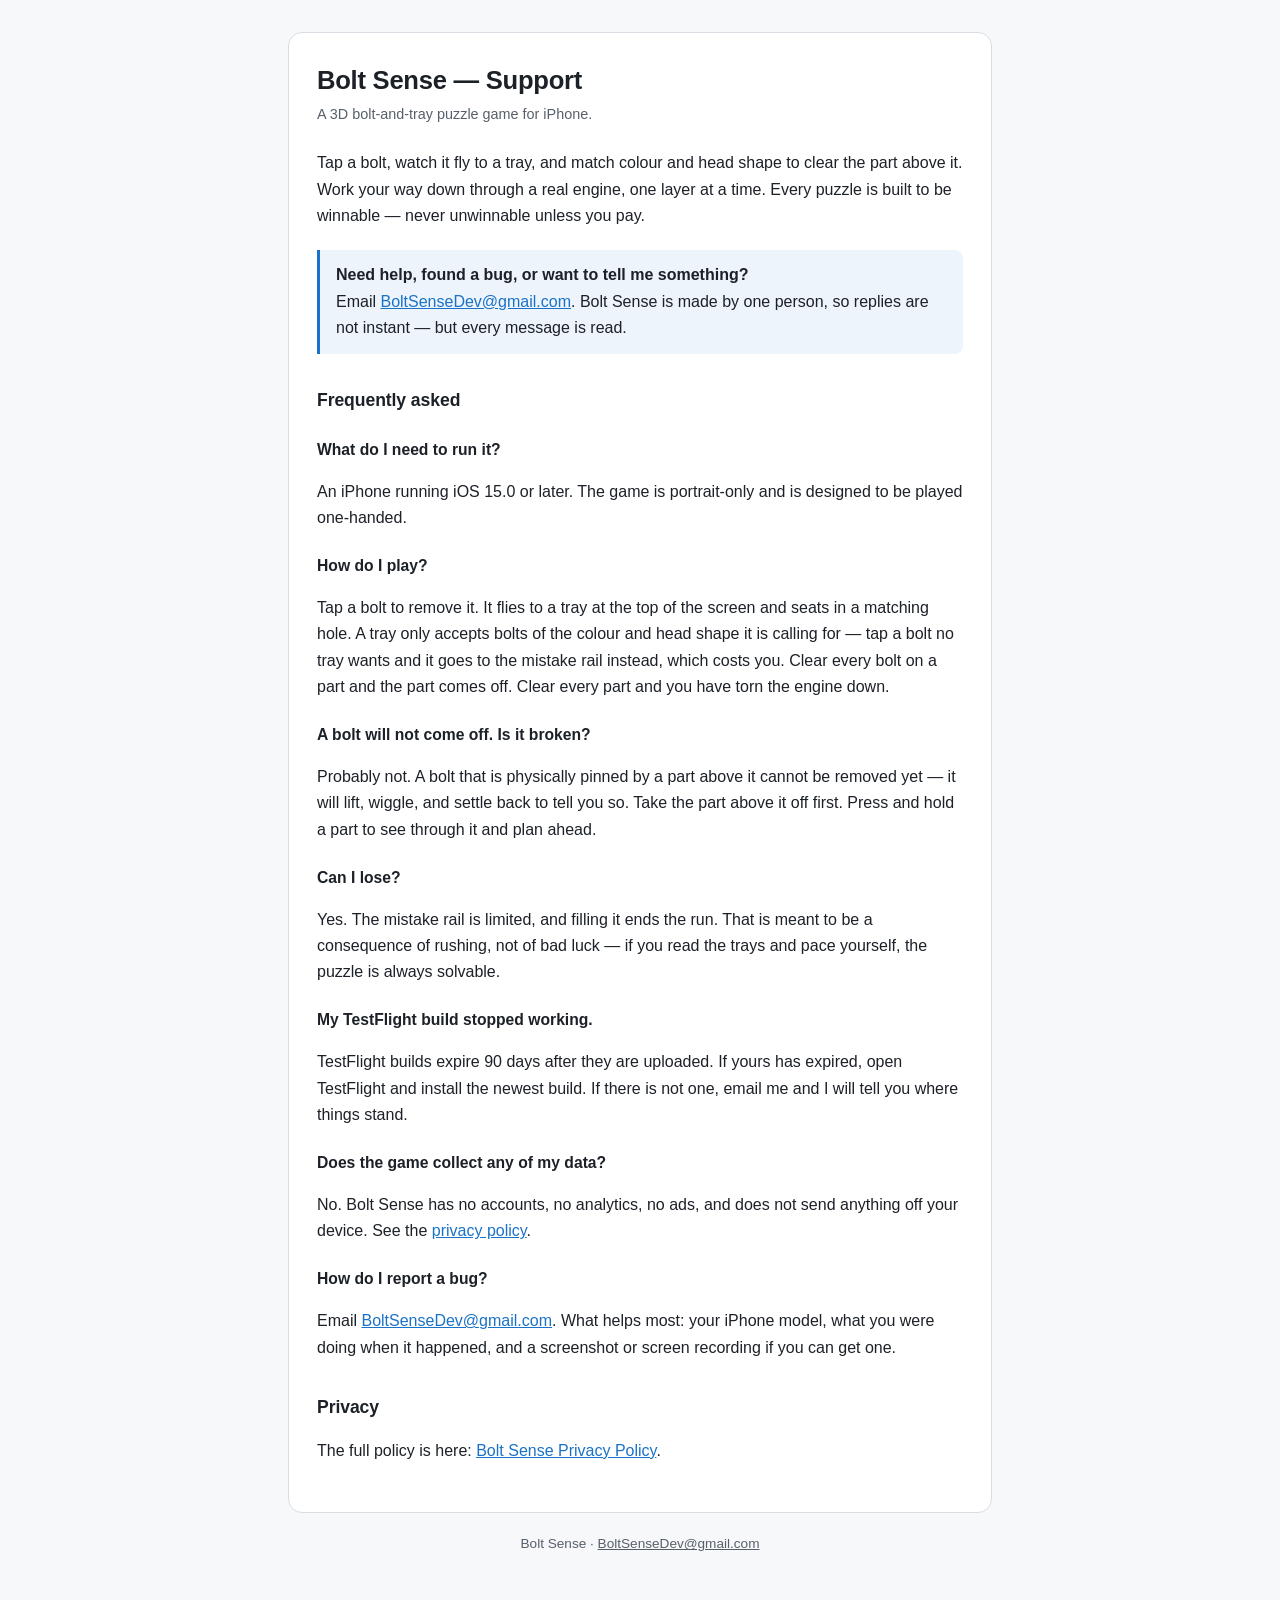
==== index.html @ dc875992 "Add privacy policy and support pages for Bolt Sense" ====
<!doctype html>
<html lang="en">
<head>
<meta charset="utf-8">
<meta name="viewport" content="width=device-width, initial-scale=1">
<title>Bolt Sense — Support</title>
<link rel="stylesheet" href="style.css">
</head>
<body>
<main>

<h1>Bolt Sense — Support</h1>
<p class="sub">A 3D bolt-and-tray puzzle game for iPhone.</p>

<p>Tap a bolt, watch it fly to a tray, and match colour and head shape to clear
the part above it. Work your way down through a real engine, one layer at a
time. Every puzzle is built to be winnable — never unwinnable unless you pay.</p>

<div class="note">
  <strong>Need help, found a bug, or want to tell me something?</strong><br>
  Email <a href="mailto:BoltSenseDev@gmail.com">BoltSenseDev@gmail.com</a>.
  Bolt Sense is made by one person, so replies are not instant — but every
  message is read.
</div>

<h2>Frequently asked</h2>

<h3>What do I need to run it?</h3>
<p>An iPhone running iOS 15.0 or later. The game is portrait-only and is
designed to be played one-handed.</p>

<h3>How do I play?</h3>
<p>Tap a bolt to remove it. It flies to a tray at the top of the screen and
seats in a matching hole. A tray only accepts bolts of the colour and head shape
it is calling for — tap a bolt no tray wants and it goes to the mistake rail
instead, which costs you. Clear every bolt on a part and the part comes off.
Clear every part and you have torn the engine down.</p>

<h3>A bolt will not come off. Is it broken?</h3>
<p>Probably not. A bolt that is physically pinned by a part above it cannot be
removed yet — it will lift, wiggle, and settle back to tell you so. Take the part
above it off first. Press and hold a part to see through it and plan ahead.</p>

<h3>Can I lose?</h3>
<p>Yes. The mistake rail is limited, and filling it ends the run. That is meant
to be a consequence of rushing, not of bad luck — if you read the trays and pace
yourself, the puzzle is always solvable.</p>

<h3>My TestFlight build stopped working.</h3>
<p>TestFlight builds expire 90 days after they are uploaded. If yours has
expired, open TestFlight and install the newest build. If there is not one, email
me and I will tell you where things stand.</p>

<h3>Does the game collect any of my data?</h3>
<p>No. Bolt Sense has no accounts, no analytics, no ads, and does not send
anything off your device. See the <a href="privacy.html">privacy policy</a>.</p>

<h3>How do I report a bug?</h3>
<p>Email <a href="mailto:BoltSenseDev@gmail.com">BoltSenseDev@gmail.com</a>. What
helps most: your iPhone model, what you were doing when it happened, and a
screenshot or screen recording if you can get one.</p>

<h2>Privacy</h2>
<p>The full policy is here: <a href="privacy.html">Bolt Sense Privacy Policy</a>.</p>

</main>
<footer>Bolt Sense &middot; <a href="mailto:BoltSenseDev@gmail.com">BoltSenseDev@gmail.com</a></footer>
</body>
</html>
---- style.css ----
:root {
  --bg: #f7f8fa;
  --card: #ffffff;
  --ink: #1c2128;
  --muted: #57606a;
  --line: #d8dee4;
  --accent: #1A72C8;
}
@media (prefers-color-scheme: dark) {
  :root {
    --bg: #0f1216;
    --card: #171b21;
    --ink: #e6edf3;
    --muted: #9aa4b0;
    --line: #2a313a;
    --accent: #58a6ff;
  }
}
* { box-sizing: border-box; }
html { -webkit-text-size-adjust: 100%; }
body {
  margin: 0;
  padding: 2rem 1.25rem 4rem;
  background: var(--bg);
  color: var(--ink);
  font: 16px/1.65 -apple-system, BlinkMacSystemFont, "Segoe UI", Roboto, Helvetica, Arial, sans-serif;
}
main {
  max-width: 44rem;
  margin: 0 auto;
  background: var(--card);
  border: 1px solid var(--line);
  border-radius: 14px;
  padding: 2rem 1.75rem;
}
h1 { font-size: 1.6rem; line-height: 1.25; margin: 0 0 .35rem; letter-spacing: -.01em; }
h2 { font-size: 1.1rem; margin: 2rem 0 .5rem; letter-spacing: -.005em; }
h3 { font-size: .98rem; margin: 1.35rem 0 .3rem; }
p, li { color: var(--ink); }
ul { padding-left: 1.25rem; }
li { margin: .3rem 0; }
a { color: var(--accent); }
.sub { color: var(--muted); font-size: .9rem; margin: 0 0 1.5rem; }
.note {
  border-left: 3px solid var(--accent);
  background: color-mix(in srgb, var(--accent) 8%, transparent);
  padding: .8rem 1rem;
  border-radius: 0 8px 8px 0;
  margin: 1.25rem 0;
}
footer {
  max-width: 44rem;
  margin: 1.25rem auto 0;
  color: var(--muted);
  font-size: .85rem;
  text-align: center;
}
footer a { color: var(--muted); }
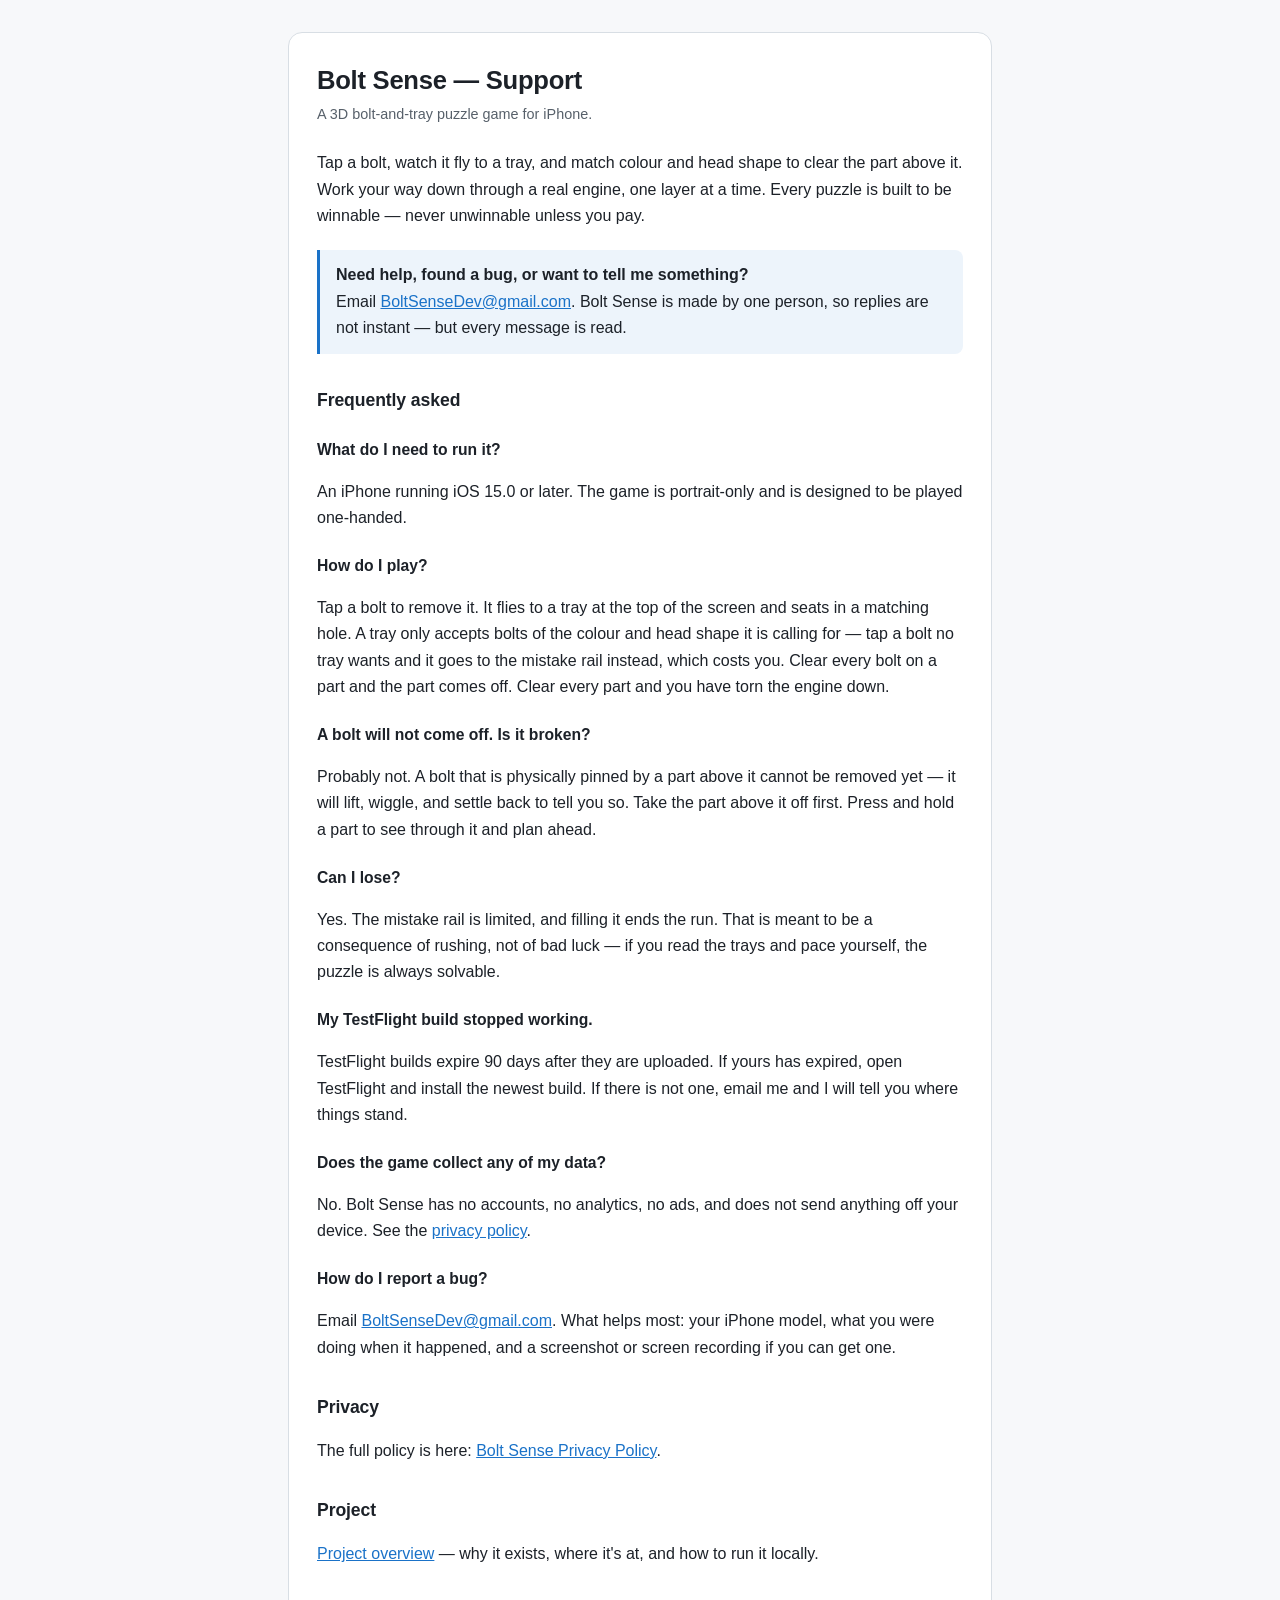
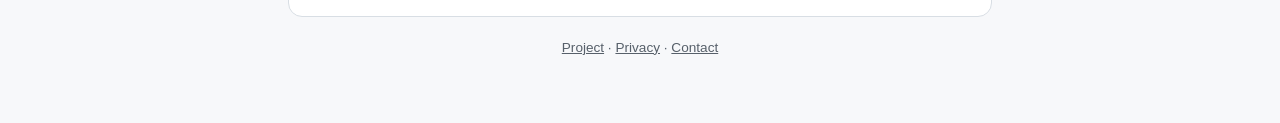
==== commit 25b0cb33: "Add project page with README content" ====
--- a/index.html
+++ b/index.html
@@ -63,7 +63,10 @@
 <h2>Privacy</h2>
 <p>The full policy is here: <a href="privacy.html">Bolt Sense Privacy Policy</a>.</p>
 
+<h2>Project</h2>
+<p><a href="readme.html">Project overview</a> — why it exists, where it's at, and how to run it locally.</p>
+
 </main>
-<footer>Bolt Sense &middot; <a href="mailto:BoltSenseDev@gmail.com">BoltSenseDev@gmail.com</a></footer>
+<footer><a href="readme.html">Project</a> &middot; <a href="privacy.html">Privacy</a> &middot; <a href="mailto:BoltSenseDev@gmail.com">Contact</a></footer>
 </body>
 </html>
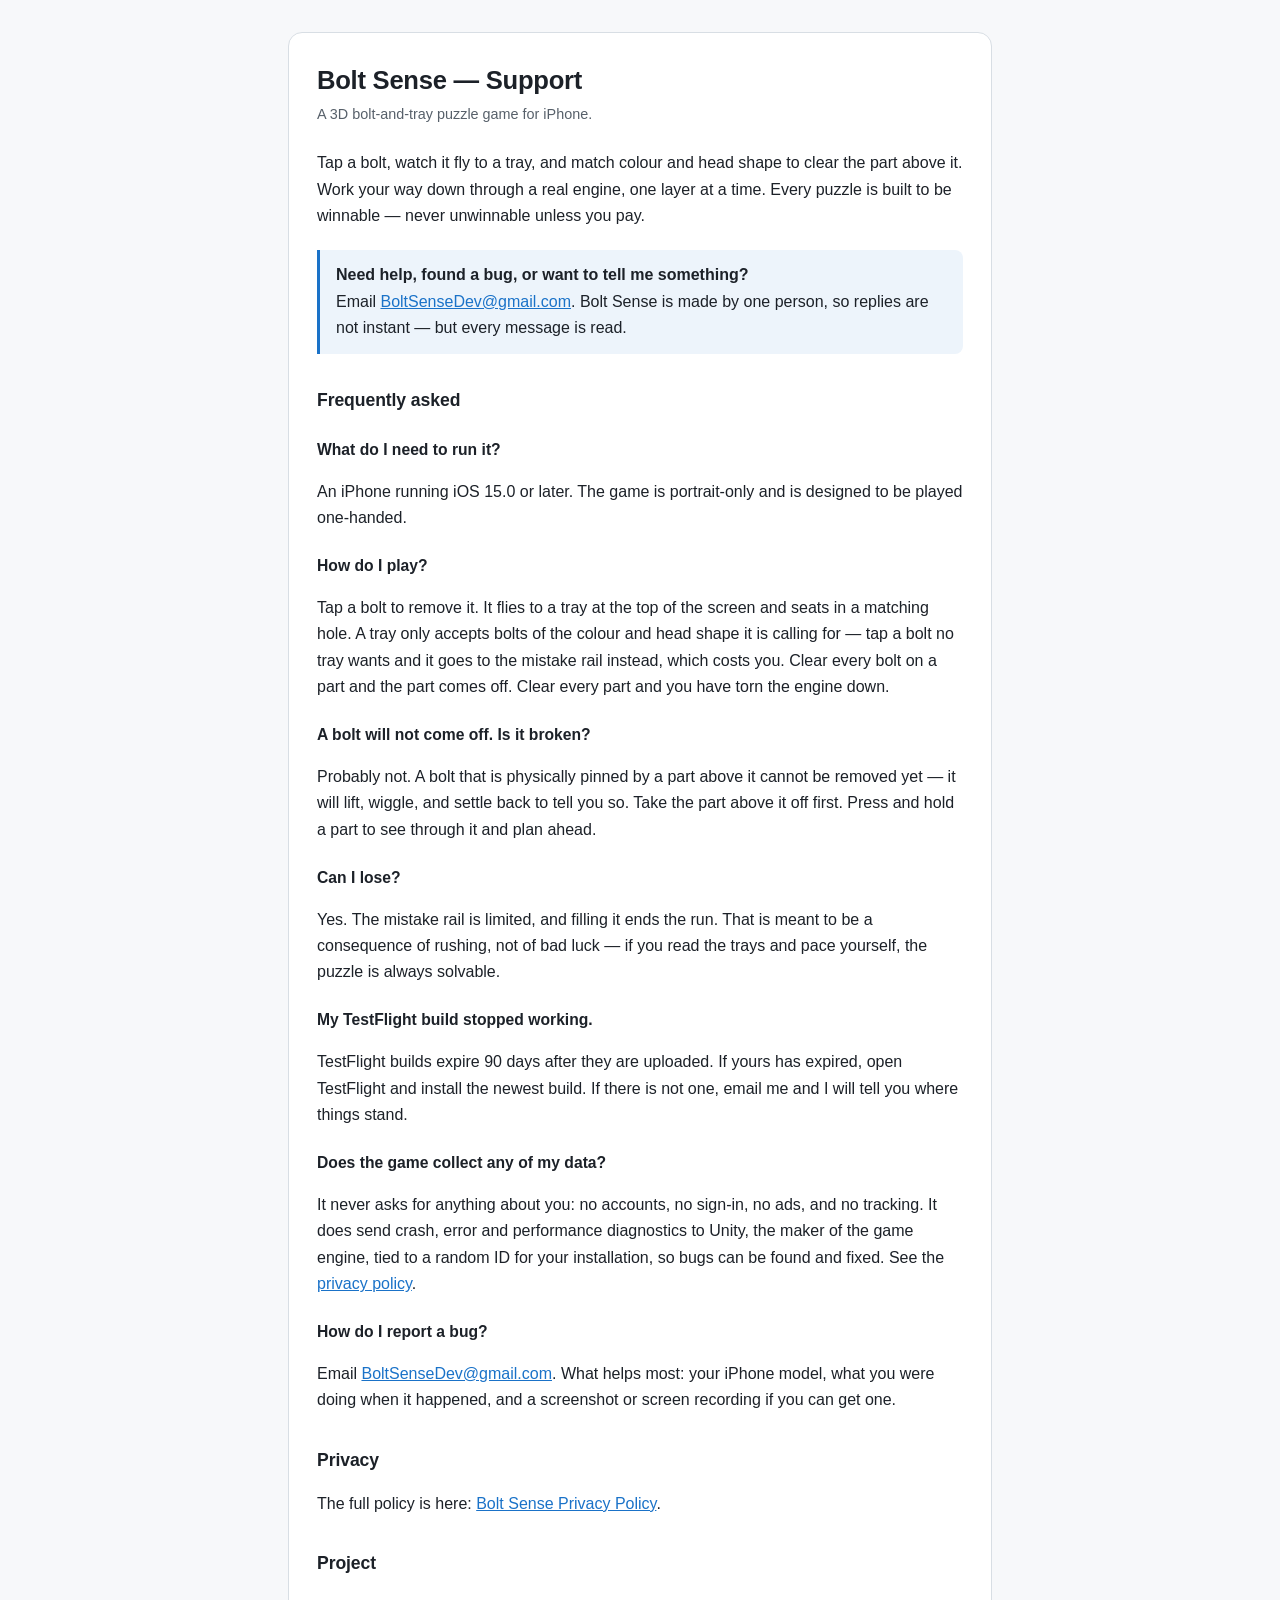
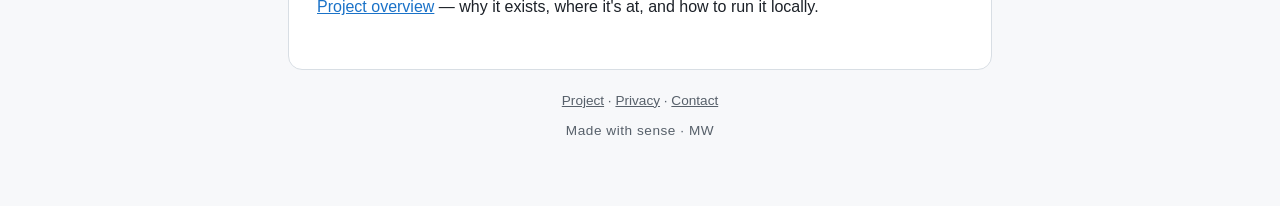
==== commit 22a9df22: "Footer: sign every page with the studio maker's mark Made with sense · MW, under the existing links " ====
--- a/index.html
+++ b/index.html
@@ -52,8 +52,10 @@
 me and I will tell you where things stand.</p>
 
 <h3>Does the game collect any of my data?</h3>
-<p>No. Bolt Sense has no accounts, no analytics, no ads, and does not send
-anything off your device. See the <a href="privacy.html">privacy policy</a>.</p>
+<p>It never asks for anything about you: no accounts, no sign-in, no ads, and no
+tracking. It does send crash, error and performance diagnostics to Unity, the maker
+of the game engine, tied to a random ID for your installation, so bugs can be found and
+fixed. See the <a href="privacy.html">privacy policy</a>.</p>
 
 <h3>How do I report a bug?</h3>
 <p>Email <a href="mailto:BoltSenseDev@gmail.com">BoltSenseDev@gmail.com</a>. What
@@ -67,6 +69,6 @@
 <p><a href="readme.html">Project overview</a> — why it exists, where it's at, and how to run it locally.</p>
 
 </main>
-<footer><a href="readme.html">Project</a> &middot; <a href="privacy.html">Privacy</a> &middot; <a href="mailto:BoltSenseDev@gmail.com">Contact</a></footer>
+<footer><div><a href="readme.html">Project</a> &middot; <a href="privacy.html">Privacy</a> &middot; <a href="mailto:BoltSenseDev@gmail.com">Contact</a></div><div class="signature">Made with sense &middot; MW</div></footer>
 </body>
 </html>
--- a/style.css
+++ b/style.css
@@ -56,3 +56,40 @@
   text-align: center;
 }
 footer a { color: var(--muted); }
+footer .signature { margin-top: .5rem; letter-spacing: .04em; }
+
+/* ---- media on the project page ---- */
+
+/* The GIF is 340px wide natively. It was being stretched to 400px, which is an
+   upscale and reads soft. Cap it at its own resolution and never above. */
+.shot-hero {
+  display: block;
+  width: 100%;
+  max-width: 340px;
+  margin: 2rem auto;
+  border-radius: 10px;
+  border: 1px solid var(--line);
+  box-shadow: 0 2px 10px rgba(0, 0, 0, .10);
+}
+
+/* Phone captures are ~1:2.17, so three across gets tall and thin fast. Grid with
+   auto-fit lets them drop to two-up and then one-up on narrow screens instead of
+   shrinking into slivers. */
+.shots {
+  display: grid;
+  grid-template-columns: repeat(auto-fit, minmax(160px, 1fr));
+  gap: 1rem;
+  margin: 2rem 0;
+  justify-items: center;
+}
+.shots img {
+  width: 100%;
+  max-width: 220px;
+  height: auto;
+  border-radius: 10px;
+  /* The captures have a near-white background that dissolves into the light
+     theme's card. The border is what keeps them reading as screens. */
+  border: 1px solid var(--line);
+  box-shadow: 0 2px 10px rgba(0, 0, 0, .10);
+}
+.shots figure { margin: 0; display: contents; }
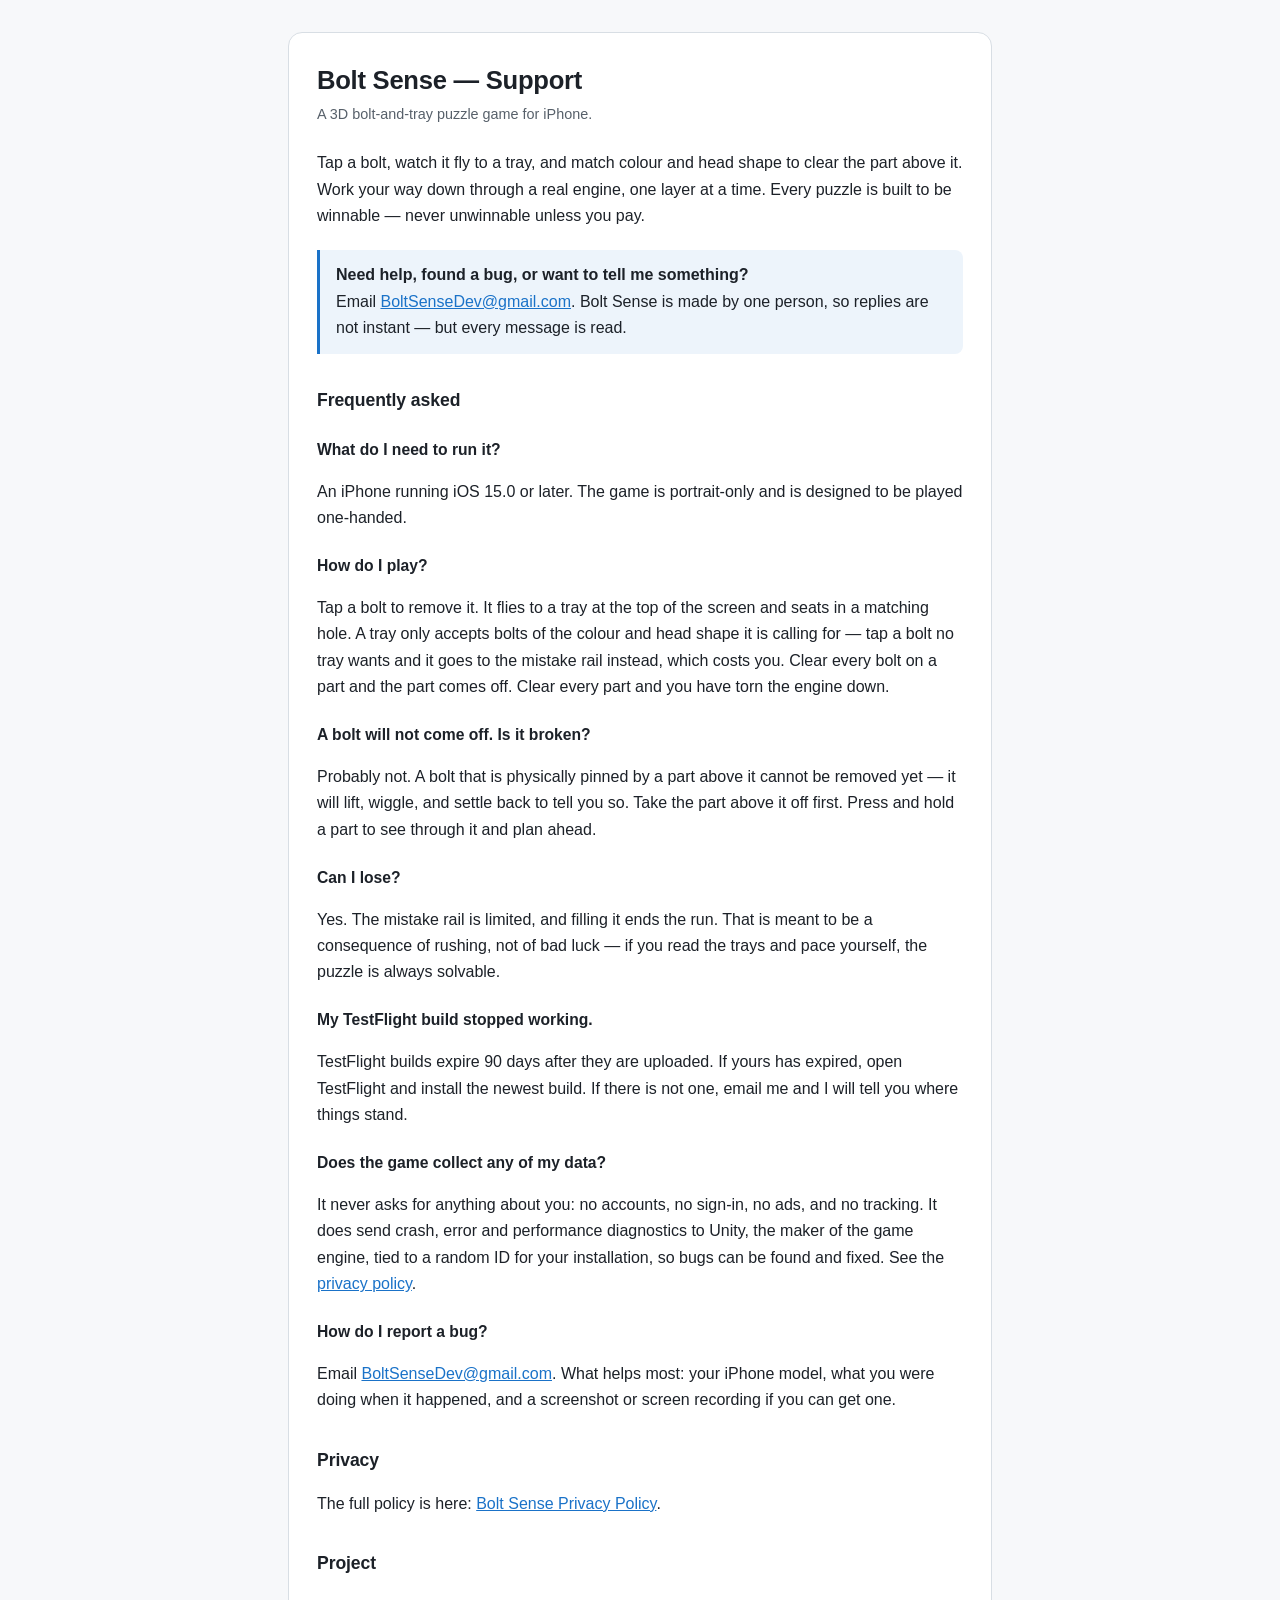
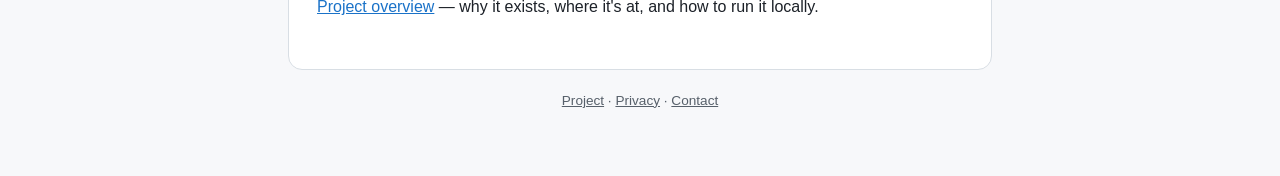
==== commit a3cc997a: "Privacy: Unity 6 Diagnostics (six data types, linked to installation ID); fix support FAQ answer Co-" ====
--- a/index.html
+++ b/index.html
@@ -69,6 +69,6 @@
 <p><a href="readme.html">Project overview</a> — why it exists, where it's at, and how to run it locally.</p>
 
 </main>
-<footer><div><a href="readme.html">Project</a> &middot; <a href="privacy.html">Privacy</a> &middot; <a href="mailto:BoltSenseDev@gmail.com">Contact</a></div><div class="signature">Made with sense &middot; MW</div></footer>
+<footer><a href="readme.html">Project</a> &middot; <a href="privacy.html">Privacy</a> &middot; <a href="mailto:BoltSenseDev@gmail.com">Contact</a></footer>
 </body>
 </html>
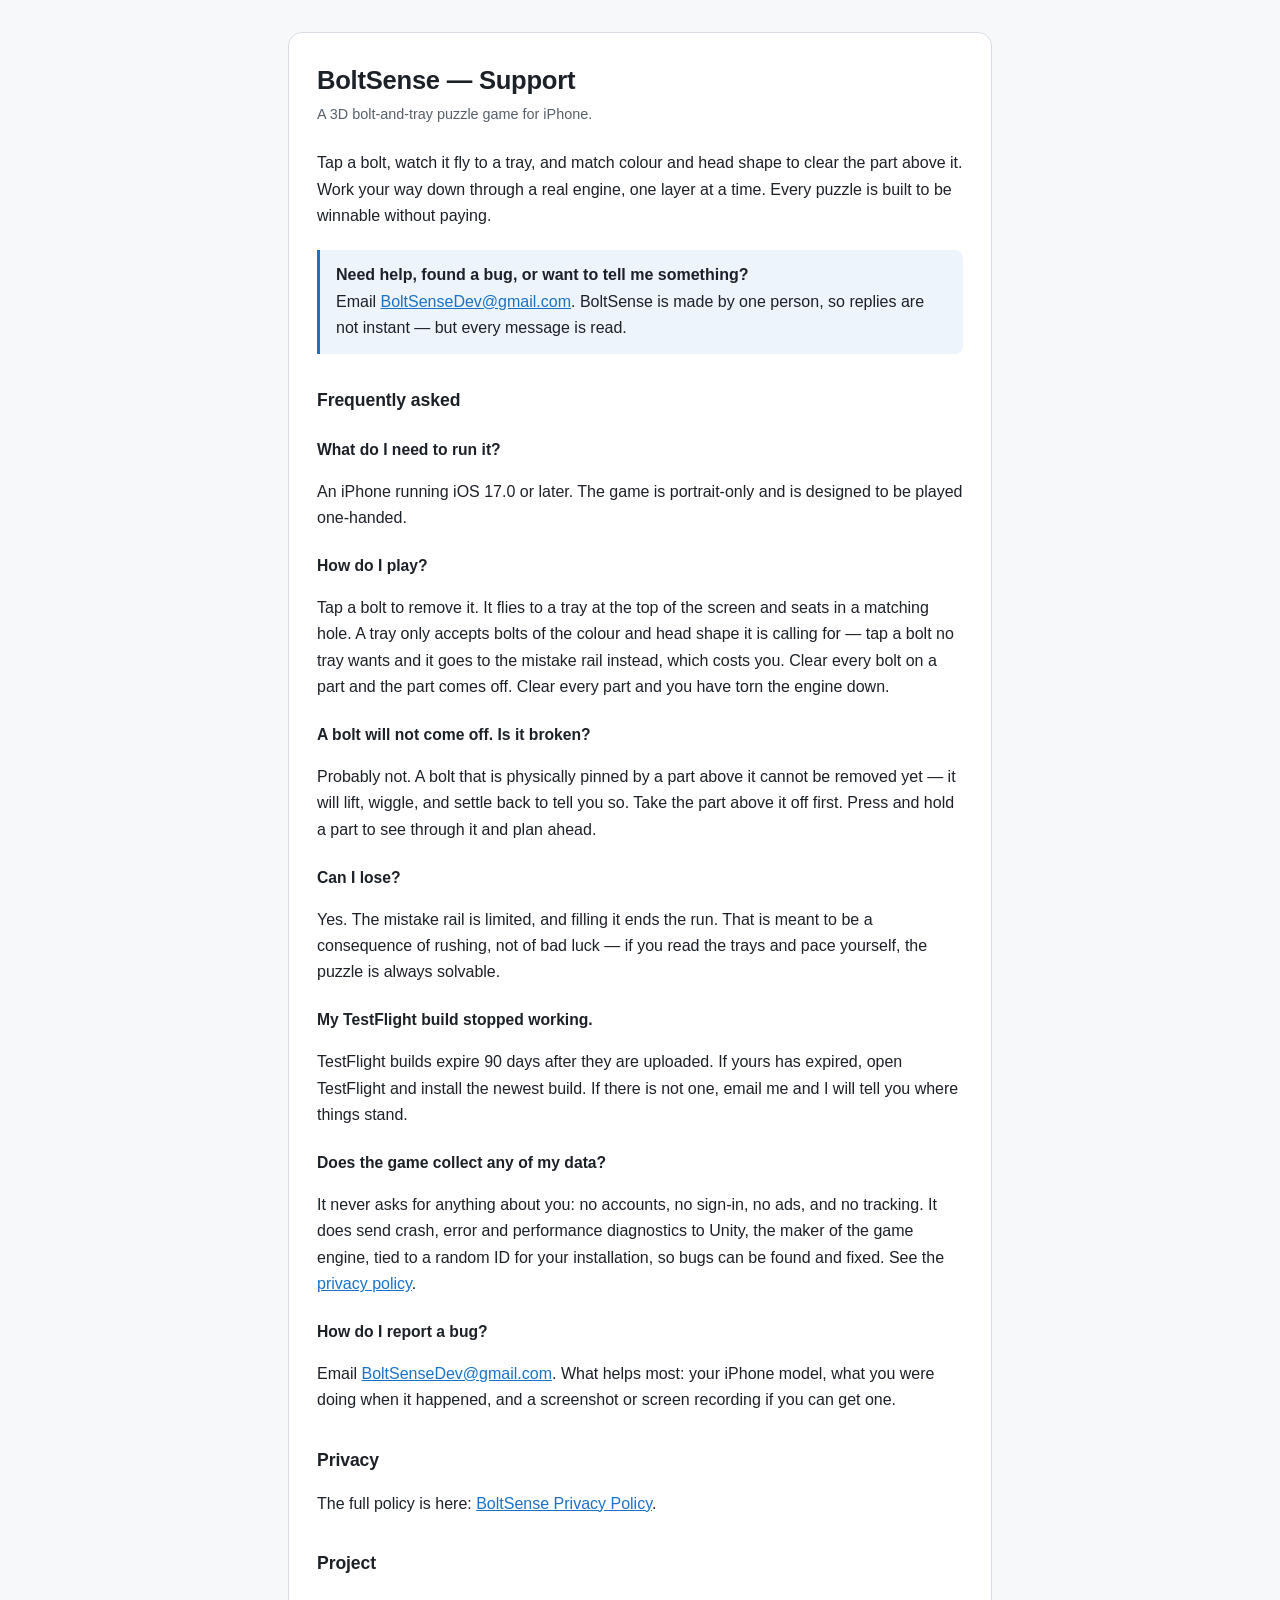
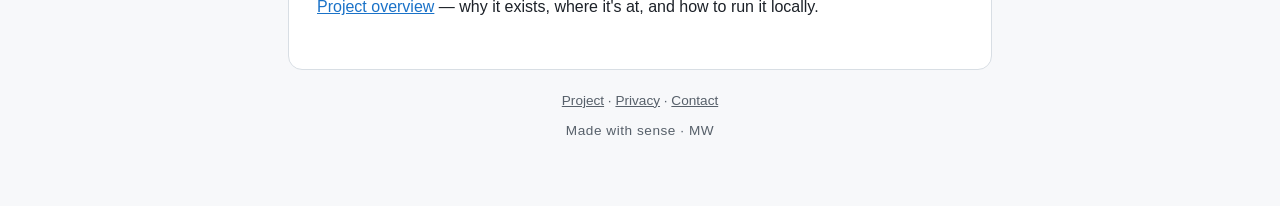
==== commit 601a3908: "Bring the site current: BoltSense name, iOS 17.0, Unity 6.3, App Store review status. Support: minim" ====
--- a/index.html
+++ b/index.html
@@ -3,30 +3,30 @@
 <head>
 <meta charset="utf-8">
 <meta name="viewport" content="width=device-width, initial-scale=1">
-<title>Bolt Sense — Support</title>
+<title>BoltSense — Support</title>
 <link rel="stylesheet" href="style.css">
 </head>
 <body>
 <main>
 
-<h1>Bolt Sense — Support</h1>
+<h1>BoltSense — Support</h1>
 <p class="sub">A 3D bolt-and-tray puzzle game for iPhone.</p>
 
 <p>Tap a bolt, watch it fly to a tray, and match colour and head shape to clear
 the part above it. Work your way down through a real engine, one layer at a
-time. Every puzzle is built to be winnable — never unwinnable unless you pay.</p>
+time. Every puzzle is built to be winnable without paying.</p>
 
 <div class="note">
   <strong>Need help, found a bug, or want to tell me something?</strong><br>
   Email <a href="mailto:BoltSenseDev@gmail.com">BoltSenseDev@gmail.com</a>.
-  Bolt Sense is made by one person, so replies are not instant — but every
+  BoltSense is made by one person, so replies are not instant — but every
   message is read.
 </div>
 
 <h2>Frequently asked</h2>
 
 <h3>What do I need to run it?</h3>
-<p>An iPhone running iOS 15.0 or later. The game is portrait-only and is
+<p>An iPhone running iOS 17.0 or later. The game is portrait-only and is
 designed to be played one-handed.</p>
 
 <h3>How do I play?</h3>
@@ -63,12 +63,12 @@
 screenshot or screen recording if you can get one.</p>
 
 <h2>Privacy</h2>
-<p>The full policy is here: <a href="privacy.html">Bolt Sense Privacy Policy</a>.</p>
+<p>The full policy is here: <a href="privacy.html">BoltSense Privacy Policy</a>.</p>
 
 <h2>Project</h2>
 <p><a href="readme.html">Project overview</a> — why it exists, where it's at, and how to run it locally.</p>
 
 </main>
-<footer><a href="readme.html">Project</a> &middot; <a href="privacy.html">Privacy</a> &middot; <a href="mailto:BoltSenseDev@gmail.com">Contact</a></footer>
+<footer><div><a href="readme.html">Project</a> &middot; <a href="privacy.html">Privacy</a> &middot; <a href="mailto:BoltSenseDev@gmail.com">Contact</a></div><div class="signature">Made with sense &middot; MW</div></footer>
 </body>
 </html>
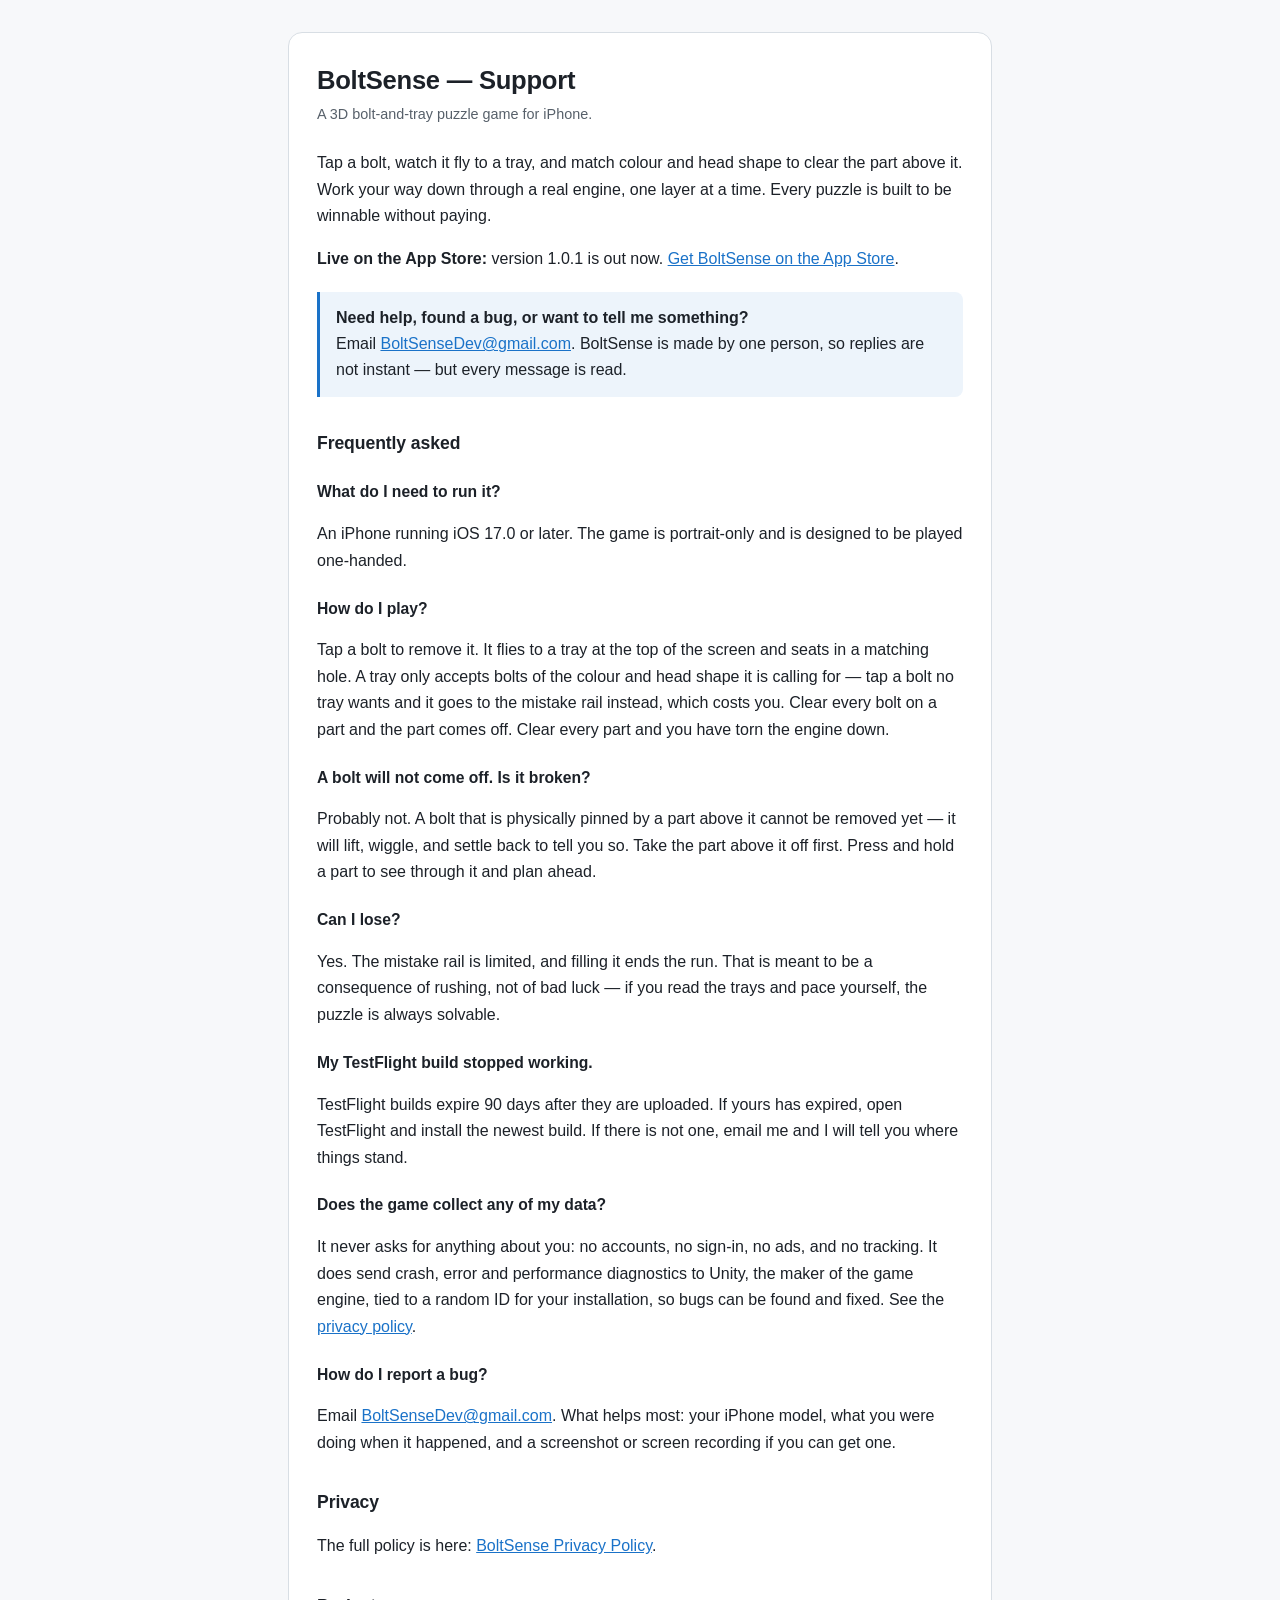
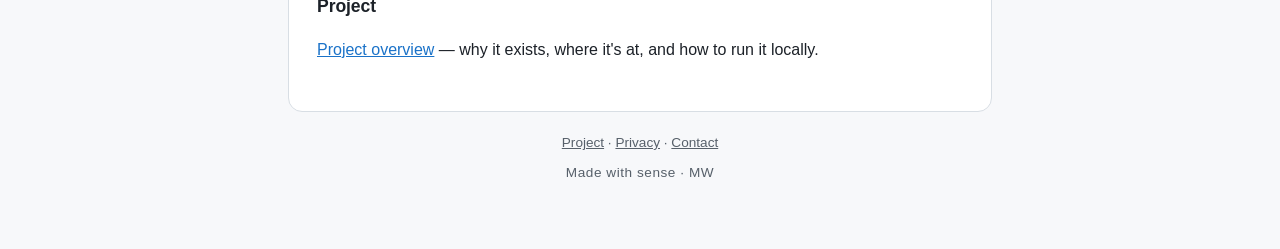
==== commit d36cf308: "BoltSense is live on the App Store: version 1.0.1, with the store link on the support and project pa" ====
--- a/index.html
+++ b/index.html
@@ -15,6 +15,9 @@
 <p>Tap a bolt, watch it fly to a tray, and match colour and head shape to clear
 the part above it. Work your way down through a real engine, one layer at a
 time. Every puzzle is built to be winnable without paying.</p>
+
+<p><strong>Live on the App Store:</strong> version 1.0.1 is out now.
+<a href="https://apps.apple.com/us/app/boltsense/id6800206419">Get BoltSense on the App Store</a>.</p>
 
 <div class="note">
   <strong>Need help, found a bug, or want to tell me something?</strong><br>
